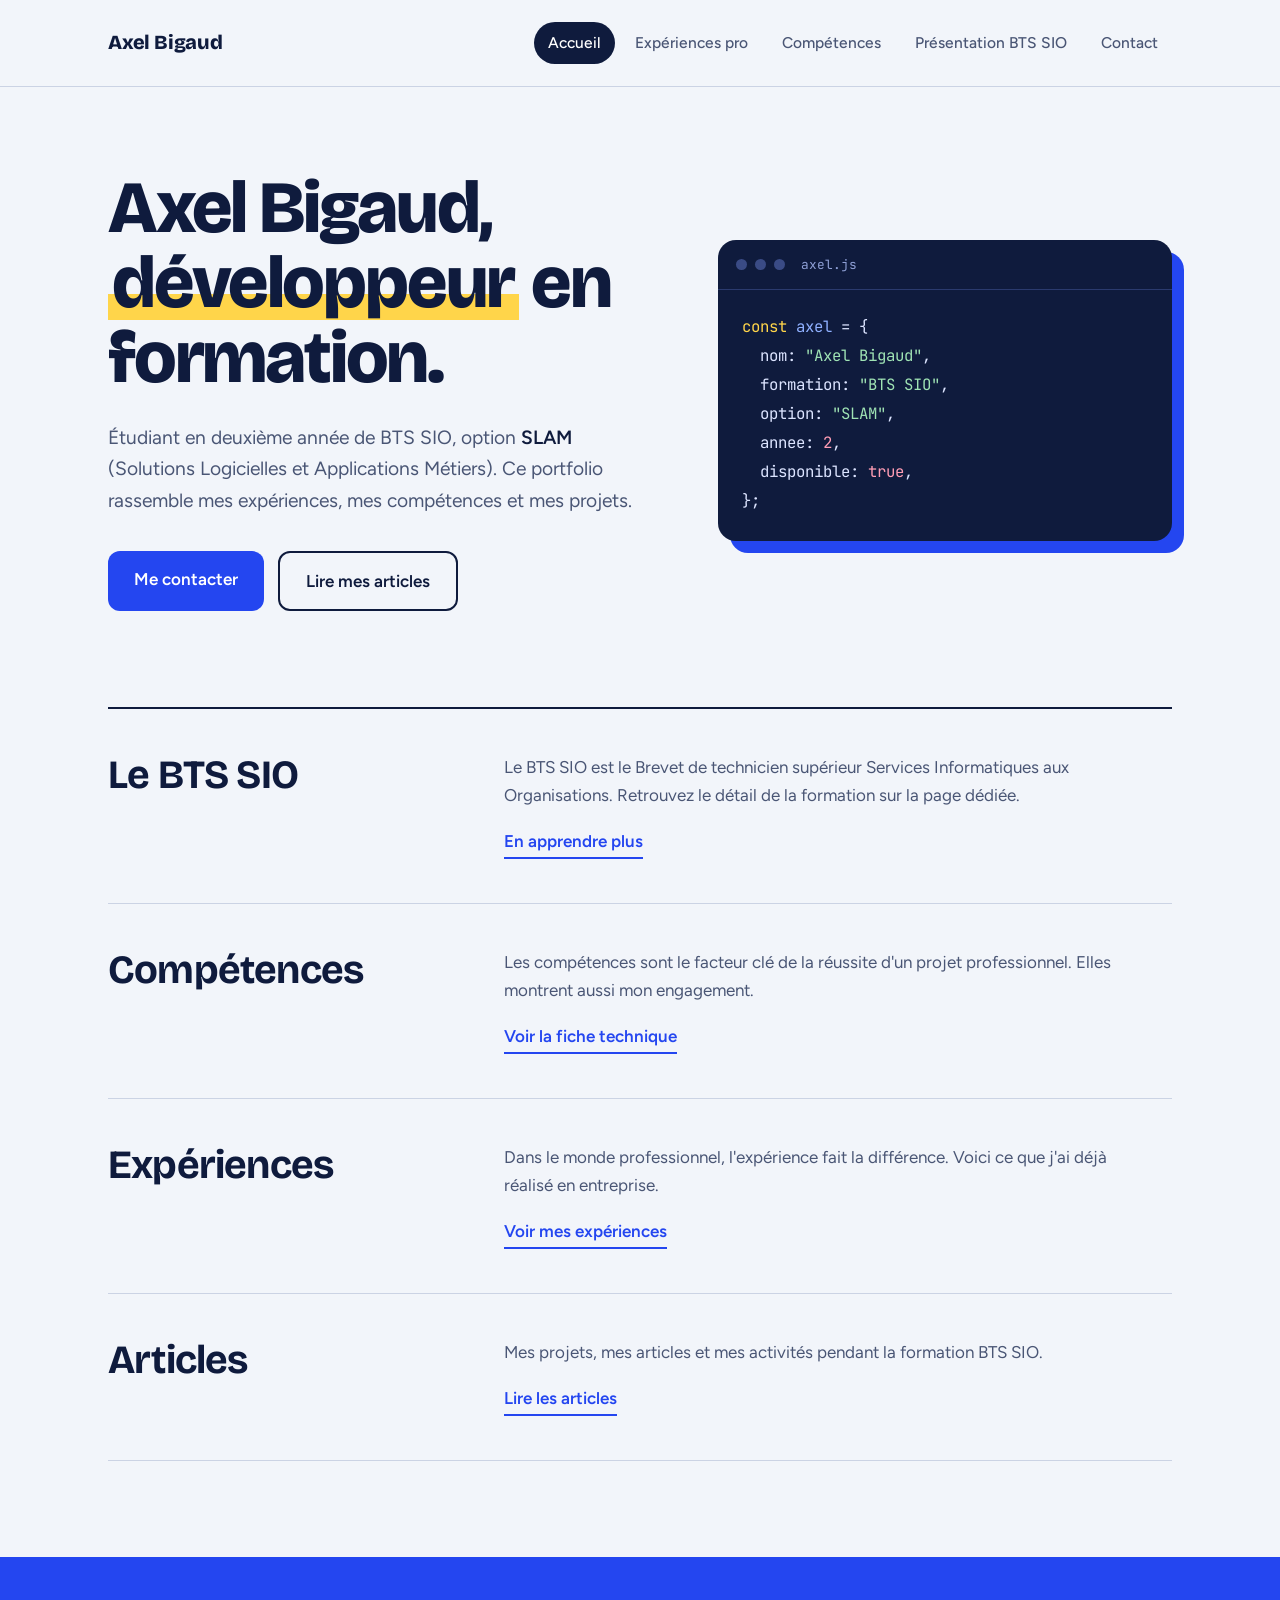
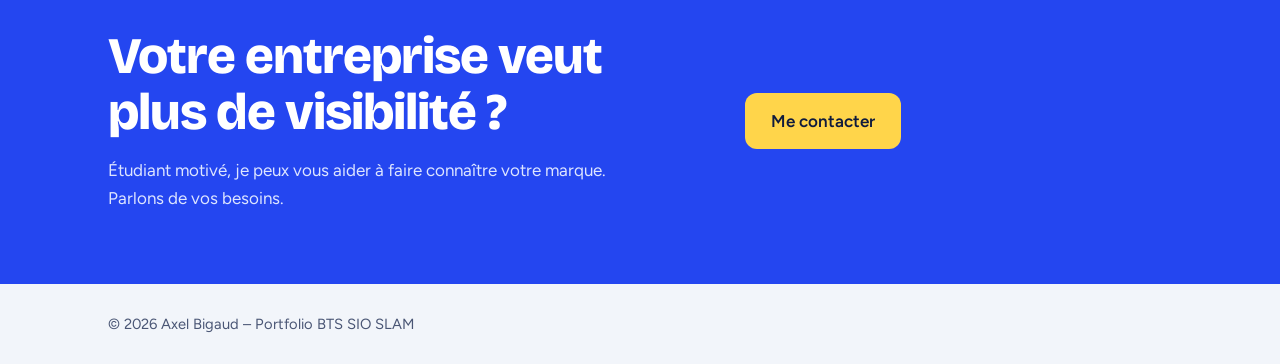
==== index.html @ 65bd3d93 "Add files via upload" ====
<!DOCTYPE html>
<html lang="fr">
<head>
<meta charset="utf-8">
<meta name="viewport" content="width=device-width, initial-scale=1">
<title>Axel Bigaud – Portfolio BTS SIO SLAM</title>
<link rel="preconnect" href="https://fonts.googleapis.com">
<link rel="preconnect" href="https://fonts.gstatic.com" crossorigin>
<link href="https://fonts.googleapis.com/css2?family=Bricolage+Grotesque:wght@500;700;800&family=Figtree:wght@400;500;600&family=JetBrains+Mono:wght@400;500&display=swap" rel="stylesheet">
<link rel="stylesheet" href="style.css">
</head>
<body>

<header>
  <div class="wrap">
    <a class="logo" href="#accueil">Axel Bigaud</a>
    <nav aria-label="Navigation principale">
      <ul>
        <li><a class="active" href="index.html" aria-current="page">Accueil</a></li>
        <li><a href="experiences.html">Expériences pro</a></li>
        <li><a href="competences.html">Compétences</a></li>
        <li><a href="bts-sio.html">Présentation BTS SIO</a></li>
        <li><a href="contact.html">Contact</a></li>
      </ul>
    </nav>
  </div>
</header>

<main id="accueil">
  <section class="hero">
    <div class="wrap">
      <div>
        <h1>Axel Bigaud, <span>développeur</span> en formation.</h1>
        <p class="lead">Étudiant en deuxième année de BTS SIO, option <strong>SLAM</strong> (Solutions Logicielles et Applications Métiers). Ce portfolio rassemble mes expériences, mes compétences et mes projets.</p>
        <div class="actions">
          <a class="btn btn-main" href="contact.html">Me contacter</a>
          <a class="btn btn-line" href="https://axelbigaud72.wixsite.com/my-site-2/blog">Lire mes articles</a>
        </div>
      </div>

      <div class="code" role="img" aria-label="Fiche résumée : Axel Bigaud, BTS SIO option SLAM, deuxième année">
        <div class="code-bar"><i></i><i></i><i></i><b>axel.js</b></div>
<pre aria-hidden="true"><span class="ln"><span class="k">const</span> <span class="p">axel</span> = {</span><span class="ln">  nom: <span class="s">"Axel Bigaud"</span>,</span><span class="ln">  formation: <span class="s">"BTS SIO"</span>,</span><span class="ln">  option: <span class="s">"SLAM"</span>,</span><span class="ln">  annee: <span class="n">2</span>,</span><span class="ln">  disponible: <span class="n">true</span>,</span><span class="ln">};</span></pre>
      </div>
    </div>
  </section>

  <section>
    <div class="wrap">
      <div class="rows">
        <article class="row">
          <h2>Le BTS SIO</h2>
          <div>
            <p>Le BTS SIO est le Brevet de technicien supérieur Services Informatiques aux Organisations. Retrouvez le détail de la formation sur la page dédiée.</p>
            <a class="more" href="bts-sio.html">En apprendre plus</a>
          </div>
        </article>

        <article class="row">
          <h2>Compétences</h2>
          <div>
            <p>Les compétences sont le facteur clé de la réussite d'un projet professionnel. Elles montrent aussi mon engagement.</p>
            <a class="more" href="competences.html">Voir la fiche technique</a>
          </div>
        </article>

        <article class="row">
          <h2>Expériences</h2>
          <div>
            <p>Dans le monde professionnel, l'expérience fait la différence. Voici ce que j'ai déjà réalisé en entreprise.</p>
            <a class="more" href="experiences.html">Voir mes expériences</a>
          </div>
        </article>

        <article class="row">
          <h2>Articles</h2>
          <div>
            <p>Mes projets, mes articles et mes activités pendant la formation BTS SIO.</p>
            <a class="more" href="https://axelbigaud72.wixsite.com/my-site-2/blog">Lire les articles</a>
          </div>
        </article>
      </div>
    </div>
  </section>

  <section class="contact" id="contact">
    <div class="wrap">
      <div>
        <h2>Votre entreprise veut plus de visibilité ?</h2>
        <p>Étudiant motivé, je peux vous aider à faire connaître votre marque. Parlons de vos besoins.</p>
      </div>
      <a class="btn" href="contact.html">Me contacter</a>
    </div>
  </section>
</main>

<footer>
  <div class="wrap">© 2026 Axel Bigaud – Portfolio BTS SIO SLAM</div>
</footer>

</body>
</html>
---- style.css ----
:root{
  --paper:#F2F5FA;
  --ink:#0F1B3D;
  --muted:#4A5675;
  --line:#CBD3E4;
  --cobalt:#2446F0;
  --cobalt-dark:#1A33B8;
  --sun:#FFD54A;
  --code-bg:#0F1B3D;
  --head:'Bricolage Grotesque','Segoe UI',Arial,sans-serif;
  --body:'Figtree','Segoe UI',Arial,sans-serif;
  --mono:'JetBrains Mono',Consolas,monospace;
}
*{box-sizing:border-box;margin:0;padding:0}
html{scroll-behavior:smooth}
body{background:var(--paper);color:var(--ink);font-family:var(--body);font-size:1.0625rem;line-height:1.65;-webkit-font-smoothing:antialiased}
a{color:inherit}
:focus-visible{outline:3px solid var(--cobalt);outline-offset:3px;border-radius:4px}
.wrap{max-width:1120px;margin:0 auto;padding:0 28px}

/* En-tête */
header{padding:22px 0;border-bottom:1px solid var(--line)}
header .wrap{display:flex;align-items:center;justify-content:space-between;gap:20px;flex-wrap:wrap}
.logo{font-family:var(--head);font-weight:800;font-size:1.25rem;text-decoration:none;letter-spacing:-.01em}
nav ul{display:flex;gap:6px;list-style:none;flex-wrap:wrap}
nav a{display:block;padding:8px 14px;border-radius:999px;text-decoration:none;font-weight:500;font-size:.97rem;color:var(--muted);transition:background .2s,color .2s}
nav a:hover{background:#E1E7F5;color:var(--ink)}
nav a.active{background:var(--ink);color:#fff}

/* Hero */
.hero{padding:84px 0 96px}
.hero .wrap{display:grid;grid-template-columns:1.1fr .9fr;gap:56px;align-items:center}
h1{font-family:var(--head);font-weight:800;font-size:clamp(2.6rem,6.2vw,4.6rem);line-height:1.02;letter-spacing:-.03em}
h1 span{background:linear-gradient(transparent 62%,var(--sun) 62% 92%,transparent 92%);padding:0 .06em}
.lead{margin-top:26px;max-width:34em;font-size:1.2rem;color:var(--muted)}
.lead strong{color:var(--ink);font-weight:600}
.actions{margin-top:34px;display:flex;gap:14px;flex-wrap:wrap}
.btn{display:inline-block;padding:14px 26px;border-radius:12px;font-weight:600;text-decoration:none;transition:transform .15s,background .2s}
.btn-main{background:var(--cobalt);color:#fff}
.btn-main:hover{background:var(--cobalt-dark);transform:translateY(-2px)}
.btn-line{border:2px solid var(--ink)}
.btn-line:hover{background:var(--ink);color:#fff}

/* Bloc de code (élément marquant) */
.code{background:var(--code-bg);color:#DCE4FF;border-radius:18px;padding:0;box-shadow:12px 12px 0 var(--cobalt);overflow:hidden}
.code-bar{display:flex;gap:8px;align-items:center;padding:14px 18px;border-bottom:1px solid #2A3A6E;font-family:var(--mono);font-size:.8rem;color:#8FA0D6}
.code-bar i{width:11px;height:11px;border-radius:50%;background:#3A4B85;display:block}
.code-bar b{margin-left:8px;font-weight:400}
pre{font-family:var(--mono);font-size:.98rem;line-height:1.85;padding:22px 24px 26px;overflow-x:auto}
.k{color:#FFD54A}.p{color:#8FB0FF}.s{color:#9FE3B4}.n{color:#FF9DB5}
.ln{display:block;opacity:0;animation:in .45s ease forwards}
.ln:nth-child(1){animation-delay:.2s}.ln:nth-child(2){animation-delay:.5s}.ln:nth-child(3){animation-delay:.8s}
.ln:nth-child(4){animation-delay:1.1s}.ln:nth-child(5){animation-delay:1.4s}.ln:nth-child(6){animation-delay:1.7s}.ln:nth-child(7){animation-delay:2s}
@keyframes in{from{opacity:0;transform:translateX(-8px)}to{opacity:1;transform:none}}

/* Sections en lignes : titre à gauche, contenu à droite */
.rows{border-top:2px solid var(--ink)}
.row{display:grid;grid-template-columns:minmax(220px,.8fr) 1.5fr;gap:40px;padding:44px 0;border-bottom:1px solid var(--line)}
.row h2{font-family:var(--head);font-weight:700;font-size:clamp(1.8rem,3.4vw,2.5rem);line-height:1.1;letter-spacing:-.02em}
.row p{max-width:36em;color:var(--muted)}
.row a.more{display:inline-block;margin-top:18px;font-weight:600;color:var(--cobalt);text-decoration:none;border-bottom:2px solid currentColor;padding-bottom:2px}
.row a.more:hover{color:var(--cobalt-dark)}

/* Contact */
.contact{margin:96px 0 0;background:var(--cobalt);color:#fff}
.contact .wrap{padding-top:72px;padding-bottom:72px;display:grid;grid-template-columns:1.4fr 1fr;gap:40px;align-items:center}
.contact h2{font-family:var(--head);font-weight:800;font-size:clamp(2rem,4.4vw,3.2rem);line-height:1.08;letter-spacing:-.02em}
.contact p{margin-top:16px;max-width:30em;color:#DDE5FF}
.contact .btn{background:var(--sun);color:var(--ink);justify-self:start}
.contact .btn:hover{transform:translateY(-2px);background:#fff}

footer{padding:28px 0;color:var(--muted);font-size:.92rem}

@media (max-width:860px){
  .hero{padding:52px 0 64px}
  .hero .wrap,.row,.contact .wrap{grid-template-columns:1fr;gap:26px}
  .row{padding:34px 0}
  .code{box-shadow:8px 8px 0 var(--cobalt)}
}
@media (prefers-reduced-motion:reduce){
  html{scroll-behavior:auto}
  .ln{animation:none;opacity:1}
  .btn,nav a{transition:none}
}

/* ===== Pages intérieures ===== */
.page-head{padding:64px 0 36px}
.page-head h1{font-size:clamp(2.2rem,5vw,3.6rem)}
.page-head p{margin-top:18px;max-width:36em;color:var(--muted);font-size:1.15rem}
.page-body{padding-bottom:40px}
.back{display:inline-block;margin-top:40px;font-weight:600;color:var(--cobalt);text-decoration:none;border-bottom:2px solid currentColor;padding-bottom:2px}

/* Compétences */
.skill-groups{display:grid;grid-template-columns:1fr 1fr;gap:64px;border-top:2px solid var(--ink);padding-top:36px}
.skill-groups h2{font-family:var(--head);font-weight:700;font-size:1.6rem;letter-spacing:-.01em;margin-bottom:10px}
.skill-groups ul{list-style:none}
.skill-groups li{display:flex;justify-content:space-between;align-items:center;gap:16px;padding:14px 0;border-bottom:1px solid var(--line);font-weight:600}
.lvl{display:flex;align-items:center;gap:12px;font-weight:400;font-size:.92rem;color:var(--muted)}
.meter{display:flex;gap:4px}
.meter i{width:22px;height:8px;border-radius:4px;background:var(--line);display:block}
.meter i.on{background:var(--cobalt)}
.legend{margin-top:28px;color:var(--muted);font-size:.95rem}

/* BTS SIO */
.duo{display:grid;grid-template-columns:1fr 1fr;gap:28px;margin:8px 0 8px}
.opt{border:2px solid var(--ink);border-radius:18px;padding:28px}
.opt:first-child{box-shadow:8px 8px 0 var(--cobalt)}
.opt:last-child{box-shadow:8px 8px 0 var(--sun)}
.opt h3{font-family:var(--head);font-weight:800;font-size:2rem;letter-spacing:-.02em}
.opt p{margin-top:8px;color:var(--muted)}
.text-col{max-width:40em;margin-top:40px}
.text-col h2{font-family:var(--head);font-weight:700;font-size:1.7rem;letter-spacing:-.02em;margin:34px 0 10px}
.text-col p{color:var(--muted)}

/* Expériences */
.xps{border-top:2px solid var(--ink)}
.xp{display:grid;grid-template-columns:240px 1fr;gap:44px;padding:40px 0;border-bottom:1px solid var(--line)}
.xp svg{width:100%;height:auto;border-radius:16px;background:#E1E7F5;display:block}
.year{display:inline-block;background:var(--sun);padding:2px 14px;border-radius:999px;font-weight:600;font-size:.92rem;margin-bottom:12px}
.xp h2{font-family:var(--head);font-weight:700;font-size:1.7rem;line-height:1.15;letter-spacing:-.02em}
.xp p{margin-top:10px;color:var(--muted);max-width:38em}
.xp ul{margin-top:10px;padding-left:1.2em;color:var(--muted);max-width:38em}
.xp li{margin-top:4px}

/* Contact */
.contact-grid{display:grid;grid-template-columns:1.3fr .7fr;gap:64px;border-top:2px solid var(--ink);padding-top:40px}
.field{display:flex;flex-direction:column;gap:6px;margin-bottom:20px;font-weight:600}
.field input,.field textarea{font:inherit;font-weight:400;padding:13px 14px;border:2px solid var(--line);border-radius:10px;background:#fff;color:var(--ink)}
.field input:focus,.field textarea:focus{border-color:var(--cobalt)}
.field textarea{min-height:160px;resize:vertical}
button.btn{border:0;cursor:pointer;font:inherit;font-weight:600}
.note{margin-top:14px;color:var(--muted);font-size:.93rem;max-width:34em}
.info h2{font-family:var(--head);font-weight:700;font-size:1.5rem;margin-bottom:12px}
.info p{margin-bottom:18px;color:var(--muted)}
.info a{color:var(--cobalt);font-weight:600;text-decoration:none;border-bottom:2px solid currentColor;word-break:break-all}

@media (max-width:860px){
  .skill-groups,.duo,.contact-grid{grid-template-columns:1fr;gap:34px}
  .xp{grid-template-columns:1fr;gap:20px}
  .xp svg{max-width:300px}
  .page-head{padding:44px 0 24px}
}
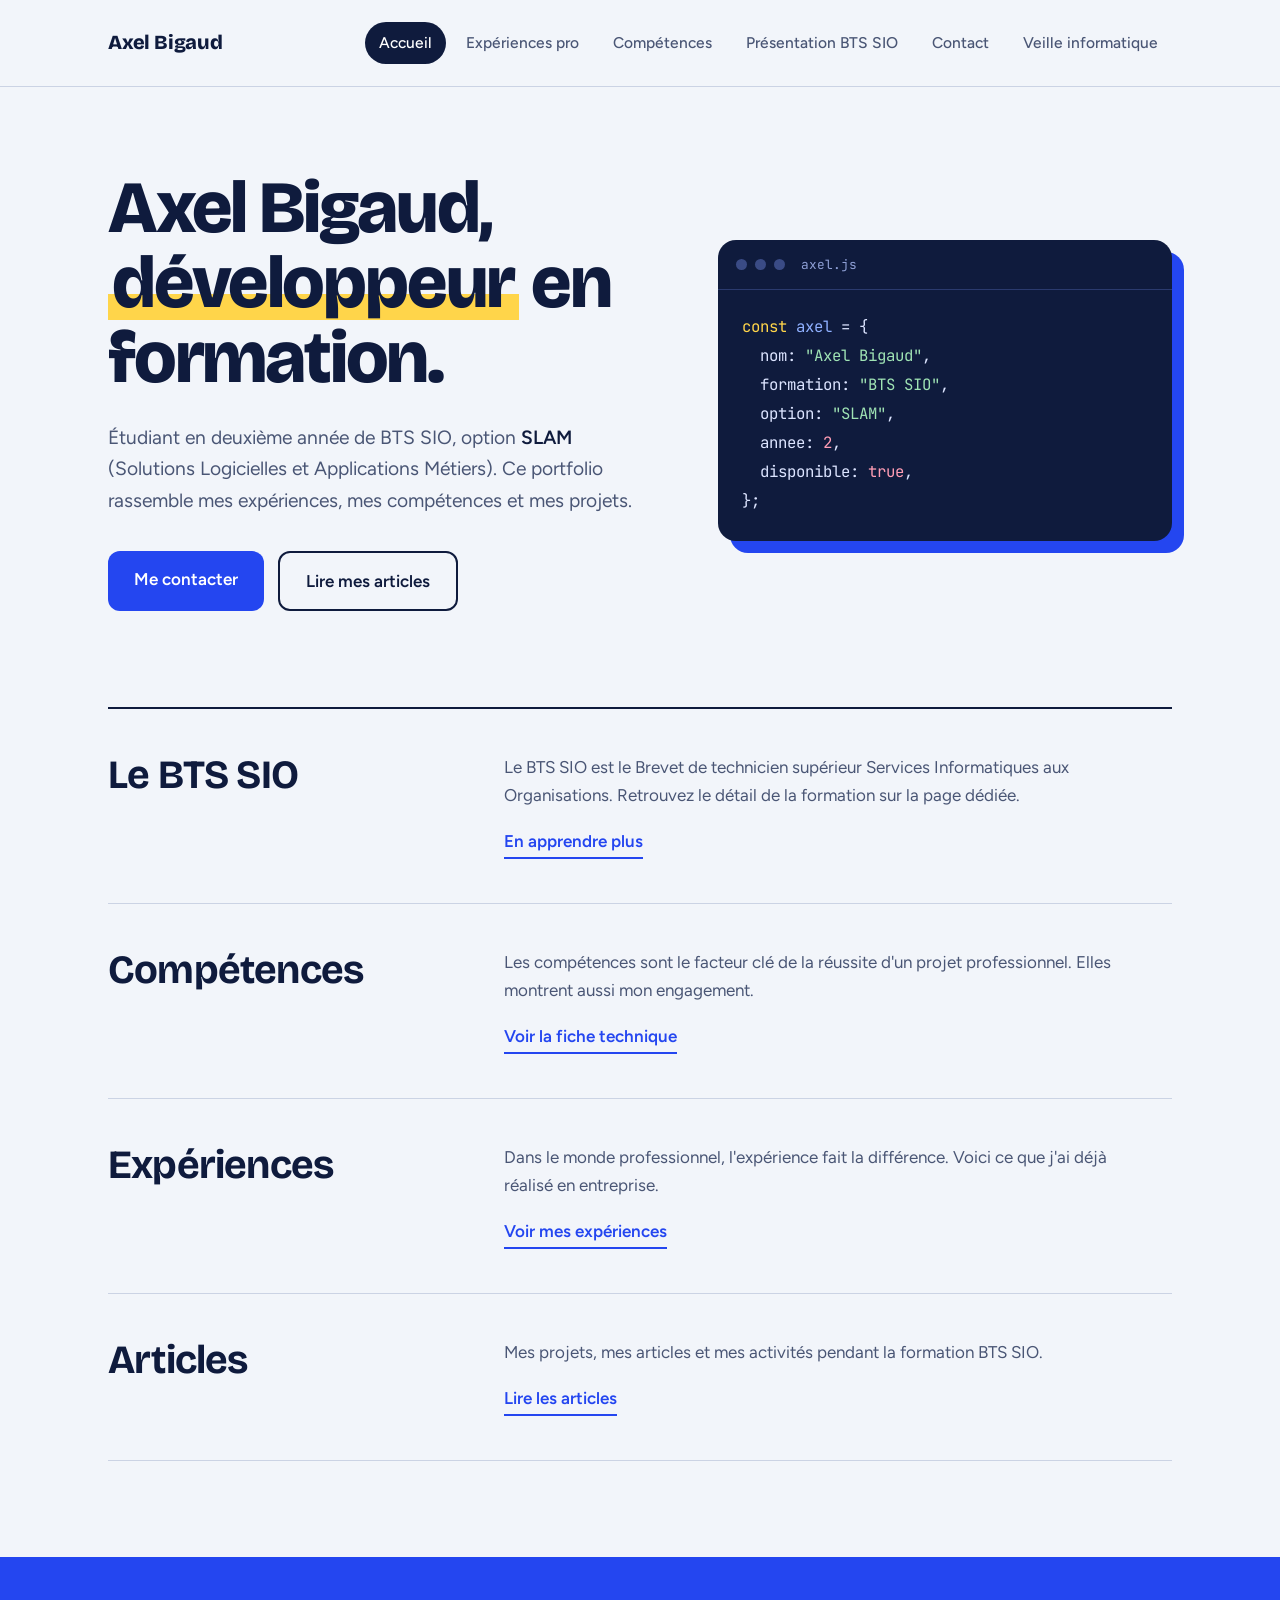
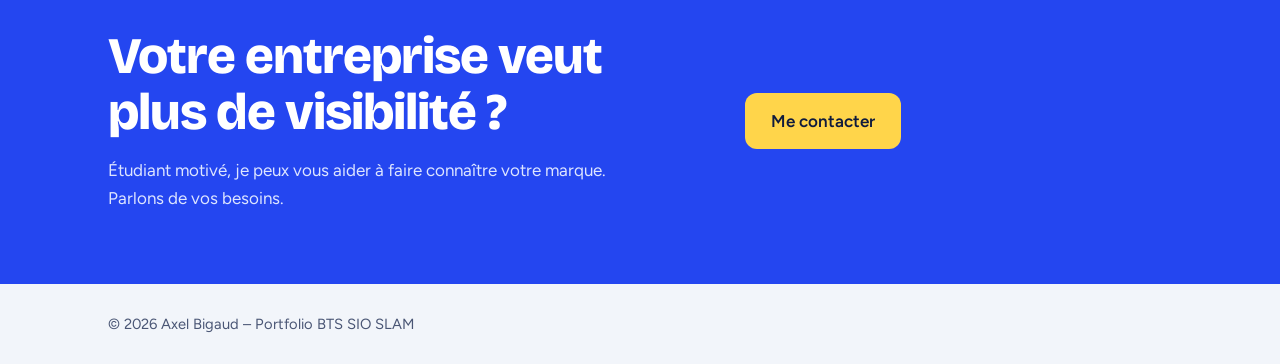
==== commit 1e6324be: "Add 'Veille informatique' link to navigation" ====
--- a/index.html
+++ b/index.html
@@ -21,6 +21,7 @@
         <li><a href="competences.html">Compétences</a></li>
         <li><a href="bts-sio.html">Présentation BTS SIO</a></li>
         <li><a href="contact.html">Contact</a></li>
+        <li><a href="veille.html">Veille informatique</a></li>
       </ul>
     </nav>
   </div>
@@ -34,7 +35,7 @@
         <p class="lead">Étudiant en deuxième année de BTS SIO, option <strong>SLAM</strong> (Solutions Logicielles et Applications Métiers). Ce portfolio rassemble mes expériences, mes compétences et mes projets.</p>
         <div class="actions">
           <a class="btn btn-main" href="contact.html">Me contacter</a>
-          <a class="btn btn-line" href="https://axelbigaud72.wixsite.com/my-site-2/blog">Lire mes articles</a>
+          <a class="btn btn-line" href="article.html">Lire mes articles</a>
         </div>
       </div>
 
@@ -76,7 +77,7 @@
           <h2>Articles</h2>
           <div>
             <p>Mes projets, mes articles et mes activités pendant la formation BTS SIO.</p>
-            <a class="more" href="https://axelbigaud72.wixsite.com/my-site-2/blog">Lire les articles</a>
+            <a class="more" href="article.html">Lire les articles</a>
           </div>
         </article>
       </div>
